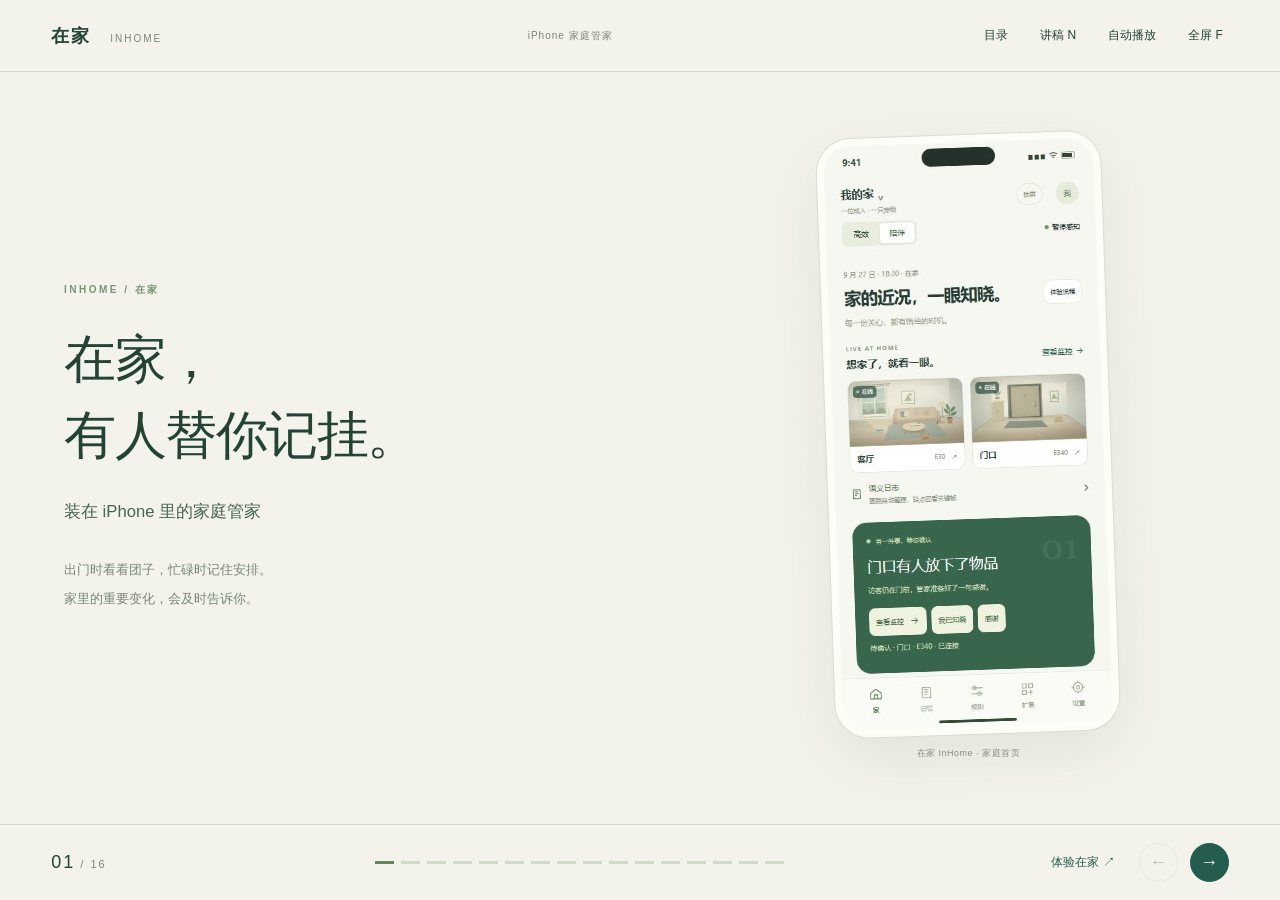
==== demo/在家InHome_正常运行流程_Slides.html @ 4200f986 "Introduce InHome with iOS experience and user-facing product story" ====
<!doctype html><html lang="zh-CN"><head><meta charset="utf-8"><meta name="viewport" content="width=device-width,initial-scale=1"><title>在家 InHome · App 介绍</title><style>
:root{font-family:"Segoe UI","Microsoft YaHei",sans-serif;--bg:#f3f3eb;--ink:#244337;--muted:#7a8678;--line:#d3ddcd;--green:#245d50}*{box-sizing:border-box}body{margin:0;background:var(--bg);color:var(--ink)}button,a{touch-action:manipulation}button{font:inherit;color:inherit;cursor:pointer;border:0;background:none}a{color:inherit;text-decoration:none}button:focus-visible,a:focus-visible{outline:3px solid #c0a36e;outline-offset:5px}button:disabled{opacity:.3;cursor:default}.masthead{position:fixed;top:0;left:0;right:0;height:72px;padding:0 4vw;display:flex;align-items:center;justify-content:space-between;z-index:2;border-bottom:1px solid var(--line);background:var(--bg)}.logo{font-weight:650;font-size:18px;letter-spacing:2px}.logo small{font-size:10px;letter-spacing:2px;font-weight:400;margin-left:12px;color:var(--muted)}.top-caption{font-size:10px;color:var(--muted);letter-spacing:1px}.top-tools{display:flex;align-items:center;gap:20px}.top-tools button{font-size:12px}.stage{min-height:100svh;padding:72px 0 76px}.slide{min-height:calc(100svh - 148px);padding:4.8vh 5vw;display:grid;grid-template-columns:1fr 1fr;align-items:center;gap:4vw;position:relative}.slide[hidden]{display:none}.eyebrow{font-size:10px;letter-spacing:2.5px;font-weight:650;color:#7d9276;margin-bottom:24px}h1{font-size:clamp(30px,3.35vw,68px);font-weight:550;letter-spacing:-1.5px;line-height:1.42;margin:0 0 24px}.lead{font-size:clamp(15px,1.3vw,23px);line-height:1.8;margin:0;color:#466450}.body-copy{font-size:clamp(12px,1.02vw,18px);line-height:2.25;color:var(--muted);margin:25px 0 0}.outcome{border-top:1px solid #bcccb2;margin-top:30px;padding-top:17px;font-size:clamp(12px,1vw,17px);line-height:1.7;color:#4b7057}.visual{margin:0;min-width:0}.screenshot{background:#e9eee2;border:1px solid #d1dbc9;border-radius:11px;padding:11px;box-shadow:0 20px 50px #24382e0b}.screenshot img{display:block;width:100%;max-height:65vh;object-fit:contain;object-position:center}.visual figcaption{font-size:10px;color:#8a9483;margin-top:16px;text-align:center;letter-spacing:.5px}.cover{grid-template-columns:1fr 1.1fr}.cover h1{font-size:clamp(36px,4.1vw,76px);line-height:1.45}.cover .screenshot{padding:0;overflow:hidden;border-radius:13px;box-shadow:0 20px 60px #213b2915;transform:rotate(-1deg)}.cover .screenshot img{width:100%;height:62vh;object-fit:cover;object-position:top left}.cover .body-copy{margin-top:28px}.mode-comparison{display:flex;gap:30px;margin-top:25px}.mode-comparison div{border-left:2px solid #a1b991;padding-left:13px}.mode-comparison b{display:block;font-size:14px;font-weight:550}.mode-comparison span{display:block;font-size:11px;color:var(--muted);margin-top:7px}.flow{display:block;padding-top:5vh}.flow-head{max-width:1000px}.flow h1{margin-bottom:17px}.flow ol{list-style:none;display:grid;grid-template-columns:repeat(6,1fr);padding:0;margin:7vh 0 0;border-top:1px solid #abbf9c}.flow li{padding:23px 20px 0 0;position:relative}.flow li:before{content:'';position:absolute;top:-4px;left:0;width:7px;height:7px;background:#8aa17d;border-radius:50%}.flow li span{font-family:Georgia,serif;font-size:39px;color:#a3b398}.flow li h2{font-size:19px;font-weight:550;margin:25px 0 12px}.flow li p{font-size:12px;line-height:1.9;color:var(--muted);max-width:150px;margin:0}.flow-foot{margin:6vh 0 0;color:var(--muted);font-size:12px}.end{background:#245d50;color:#f0f2e5}.end .eyebrow{color:#adc4a1}.end .lead{color:#d2dec6}.end .body-copy{color:#bccfb7}.open-demo{display:inline-block;border:1px solid #78977d;padding:13px 21px;border-radius:6px;margin-top:35px;font-size:13px;color:#edf0e0}.big-word{font-size:clamp(60px,9vw,155px);letter-spacing:12px;color:#d8e2c5;text-align:center;font-weight:400}.big-word span{font-size:17px;letter-spacing:12px;display:block;margin-top:15px}.capability{border-top:1px solid #658770;margin:40px auto 0;max-width:360px;padding-top:20px}.capability p{font-size:12px;color:#c3d3bc;margin:15px 0}.capability b{font-weight:500;display:inline-block;width:73px;color:#eff1df}.bottom{position:fixed;bottom:0;left:0;right:0;height:76px;display:flex;justify-content:space-between;align-items:center;padding:0 4vw;border-top:1px solid var(--line);background:var(--bg);z-index:3}.counter{font-size:11px;letter-spacing:2px;color:var(--muted)}.counter strong{font-size:18px;color:var(--ink);font-weight:500}.controls{display:flex;align-items:center;gap:12px}.controls button{width:39px;height:39px;border:1px solid #c8d4be;border-radius:50%;font-size:18px;display:grid;place-items:center}.controls button:last-child{background:var(--green);color:white;border-color:var(--green)}.dots{display:flex;align-items:center;gap:7px}.dots button{padding:0;width:19px;height:3px;background:#d1d9c9;min-height:18px;background-clip:content-box;padding-top:7px;padding-bottom:8px}.dots button.active{background-color:#64865a}.bottom a{font-size:12px;color:var(--green)}#notes{position:fixed;bottom:86px;left:4vw;right:4vw;background:#fffdf1;border:1px solid #d7cfad;border-radius:10px;padding:20px 25px;box-shadow:0 10px 45px #1d322622;z-index:8;font-size:14px;line-height:1.9}#notes[hidden]{display:none}.note-label{font-size:10px;color:#a8864b;margin-bottom:6px}dialog{border:1px solid var(--line);border-radius:14px;padding:25px;max-width:800px;width:90vw;background:var(--bg);color:var(--ink)}dialog::backdrop{background:#142d286e}.overview-grid{display:grid;grid-template-columns:1fr 1fr;gap:8px;margin-top:20px}.overview-grid button{padding:14px;text-align:left;border-bottom:1px solid var(--line);font-size:13px}.overview-grid small{color:var(--muted);margin-right:10px}.status{position:fixed;top:80px;right:20px;font-size:12px;background:#e6ecd9;padding:7px 12px;z-index:10}.status:empty{display:none}
@media(max-width:800px){.masthead{height:63px}.top-caption{display:none}.top-tools{gap:15px}.logo small{display:none}.stage{padding-top:63px}.slide{grid-template-columns:1fr;gap:30px;padding:35px 7vw;min-height:calc(100svh - 139px)}.copy{max-width:650px}h1{font-size:32px;margin-bottom:18px}.cover h1{font-size:42px}.eyebrow{margin-bottom:18px}.lead{font-size:16px}.body-copy{font-size:13px}.screenshot img{max-height:60vh}.cover .screenshot img{height:auto;max-height:60vh;object-fit:contain}.visual{max-width:600px}.flow ol{grid-template-columns:repeat(3,1fr);gap:25px;border:0;margin-top:35px}.flow li{border-top:1px solid #abbf9c;padding-top:15px}.flow li h2{font-size:16px;margin:12px 0 8px}.flow li p{font-size:11px}.flow li span{font-size:29px}.end-right{padding-bottom:25px}.bottom{height:70px}.dots{display:none}.bottom a{font-size:10px}.counter{font-size:9px}.top-tools button{font-size:11px}#notes{max-height:55vh;overflow:auto;font-size:12px}.overview-grid{grid-template-columns:1fr}.controls{gap:8px}}
@media print{.masthead,.bottom,#notes,dialog,.status{display:none!important}.stage{padding:0}.slide,.slide[hidden]{display:grid!important;height:190mm;min-height:0;padding:12mm;page-break-after:always;grid-template-columns:1fr 1fr;gap:10mm;break-inside:avoid}.slide.flow{display:block!important}.screenshot img{max-height:150mm}.cover .screenshot img{height:140mm}.flow ol{margin-top:20mm}.slide h1{font-size:27pt}.eyebrow{font-size:9pt}.lead{font-size:13pt}.body-copy{font-size:10pt}.end{print-color-adjust:exact;-webkit-print-color-adjust:exact}@page{size:A4 landscape;margin:10mm}}

.slide{grid-template-columns:1.25fr .75fr;gap:4vw;padding-top:3.8vh;padding-bottom:3.8vh}.visual{display:flex;flex-direction:column;align-items:center}.screenshot{padding:7px;border-radius:34px;width:auto;max-width:100%;background:#fcfdf7;border:1px solid #d7dfcf;box-shadow:0 22px 50px #2b453117}.screenshot img{max-height:64vh;width:auto;max-width:100%;border-radius:27px;object-fit:contain}.cover{grid-template-columns:1.1fr .9fr}.cover .screenshot{padding:7px;transform:rotate(-2deg);border-radius:35px}.cover .screenshot img{height:auto;max-height:65vh;max-width:100%;width:auto;object-fit:contain;border-radius:27px}.visual figcaption{font-size:9px;max-width:290px;line-height:1.7;margin-top:11px}.flow{display:block}.end{grid-template-columns:1.1fr .9fr}
@media(max-width:800px){.slide{grid-template-columns:1fr;padding:32px 7vw;gap:30px}.screenshot img{max-height:70vh}.cover .screenshot img{max-height:70vh}.visual{justify-self:center}.flow ol{grid-template-columns:repeat(3,1fr)}.end{grid-template-columns:1fr}}
@media print{.slide,.slide[hidden]{grid-template-columns:1.25fr .75fr}.screenshot img,.cover .screenshot img{max-height:155mm}.flow{display:block!important}}
</style></head><body><header class="masthead"><a class="logo" href="#1">在家 <small>INHOME</small></a><span class="top-caption">iPhone 家庭管家</span><div class="top-tools"><button id="overview-btn">目录</button><button id="notes-btn" aria-pressed="false">讲稿 N</button><button id="auto-btn" aria-pressed="false">自动播放</button><button id="full-btn">全屏 F</button></div></header><main class="stage"><section class="slide cover" aria-label="第 1 页：在家，有人替你记挂。" data-duration="20" ><div class="copy"><div class="eyebrow">INHOME / 在家</div><h1>在家，<br>有人替你记挂。</h1><p class="lead">装在 iPhone 里的家庭管家</p><p class="body-copy">出门时看看团子，忙碌时记住安排。<br>家里的重要变化，会及时告诉你。</p></div><figure class="visual"><div class="screenshot"><img src="[data-uri]" alt="在家 InHome · 家庭首页"></div><figcaption>在家 InHome · 家庭首页</figcaption></figure></section><section class="slide flow" aria-label="第 2 页：家里的事，顺手就能照顾好" data-duration="25" hidden><div class="flow-head"><div class="eyebrow">EVERYDAY / 每一天</div><h1>家里的事，顺手就能照顾好</h1><p class="lead">从看一眼近况，到放心地继续忙。</p></div><ol class="flow"><li><span>01</span><h2>看看家里</h2><p>打开客厅或门口的画面</p></li><li><span>02</span><h2>读读近况</h2><p>几句话了解刚发生的事</p></li><li><span>03</span><h2>记下安排</h2><p>随口记住明天的重要事项</p></li><li><span>04</span><h2>收到提醒</h2><p>家里有变化，及时告诉你</p></li><li><span>05</span><h2>回到那一刻</h2><p>轻点记录，查看发生经过</p></li><li><span>06</span><h2>放心继续忙</h2><p>回应后结束这次提醒</p></li></ol><p class="flow-foot">记录连着画面，提醒跟着安排。每件事都能查看，也都能回应。</p></section><section class="slide scene" aria-label="第 3 页：想看看家里，随时打开监控" data-duration="25" hidden><div class="copy"><div class="eyebrow">CAMERAS / 随时看家</div><h1>想看看家里，<br>随时打开监控</h1><p class="lead">看看团子在做什么，也看看门口有没有人。</p><p class="body-copy">首页就有“查看监控”的入口。<br>轻点切换客厅和门口，查看当前画面。<br>想知道刚才发生了什么，可以继续回看。</p><div class="outcome">打开首页，轻点“查看监控”</div></div><figure class="visual"><div class="screenshot"><img src="[data-uri]" alt="随时查看客厅与门口"></div><figcaption>随时查看客厅与门口</figcaption></figure></section><section class="slide scene" aria-label="第 4 页：东西送到了，替你备好一句感谢" data-duration="35" hidden><div class="copy"><div class="eyebrow">DAY 01 / 18:30</div><h1>东西送到了，<br>替你备好一句感谢</h1><p class="lead">门口的这次到访，在手机上就能照应。</p><p class="body-copy">有人把物品放在门口，在家会记下这件事。<br>对方还在时，可以送上一句礼貌的感谢。<br>先看看要说的话，确认后再播放。</p><div class="outcome">“辛苦了，谢谢你。”</div></div><figure class="visual"><div class="screenshot"><img src="[data-uri]" alt="查看话术，确认后回复"></div><figcaption>查看话术，确认后回复</figcaption></figure></section><section class="slide modes" aria-label="第 5 页：团子喝过水了，这件小事也记得" data-duration="30" hidden><div class="copy"><div class="eyebrow">DAY 01 / 18:36</div><h1>团子喝过水了，<br>这件小事也记得</h1><p class="lead">忙的时候少些打扰，闲下来看看它的日常。</p><p class="body-copy">喝水、进食、走到门边，都会成为生活记录。<br>选“高效”，专注处理重要的事情。<br>选“陪伴”，偶尔收到家里的小动态。</p><div class="mode-comparison"><div><b>高效</b><span>专注重要的事情</span></div><div><b>陪伴</b><span>偶尔分享家中日常</span></div></div></div><figure class="visual"><div class="screenshot"><img src="[data-uri]" alt="宠物的日常，随时可回看"></div><figcaption>宠物的日常，随时可回看</figcaption></figure></section><section class="slide scene" aria-label="第 6 页：家里发生了什么，读几句话就知道" data-duration="35" hidden><div class="copy"><div class="eyebrow">HOME JOURNAL / 家的记录</div><h1>家里发生了什么，<br>读几句话就知道</h1><p class="lead">把监控画面，整理成看得懂的生活记录。</p><p class="body-copy">“18:36，团子走到水碗旁喝水。”<br>每条记录都有时间和所在位置。<br>点开感兴趣的那条，就回到发生的那一刻。</p><div class="outcome">读一条记录，回看一段生活</div></div><figure class="visual"><div class="screenshot"><img src="[data-uri]" alt="家的记录 · 点一下回到画面"></div><figcaption>家的记录 · 点一下回到画面</figcaption></figure></section><section class="slide scene" aria-label="第 7 页：“团子可能，有点想你了。”" data-duration="30" hidden><div class="copy"><div class="eyebrow">A NOTE FROM HOME / 来自家里</div><h1>“团子可能，<br>有点想你了。”</h1><p class="lead">有时亮起屏幕，会遇见这样一句话。</p><p class="body-copy">团子在门边待了一会儿，在家留意到了。<br>深夜仍在忙，也可能收到一句“早点休息”。<br>轻点锁屏消息，就能看看那一刻的家。</p><div class="outcome">一句轻轻的关心，自然出现在日常里</div></div><figure class="visual"><div class="screenshot"><img src="[data-uri]" alt="iPhone 锁屏上的一条生活消息"></div><figcaption>iPhone 锁屏上的一条生活消息</figcaption></figure></section><section class="slide scene" aria-label="第 8 页：“明天九点开会。”这件事，记下了" data-duration="35" hidden><div class="copy"><div class="eyebrow">DAY 01 / 21:10</div><h1>“明天九点开会。”<br>这件事，记下了</h1><p class="lead">把安排告诉在家，到了时间再提醒你。</p><p class="body-copy">记下一句话，确认事项和时间。<br>明早九点的会议，可以提前十分钟提醒。<br>安排有变化时，随时修改或取消。</p><div class="outcome">明天 09:00 开会，08:50 提醒</div></div><figure class="visual"><div class="screenshot"><img src="[data-uri]" alt="把重要安排记在这里"></div><figcaption>把重要安排记在这里</figcaption></figure></section><section class="slide scene" aria-label="第 9 页：快到开会时间，轻轻提醒你一下" data-duration="35" hidden><div class="copy"><div class="eyebrow">DAY 02 / 08:50</div><h1>快到开会时间，<br>轻轻提醒你一下</h1><p class="lead">记得你的安排，也留意家里的近况。</p><p class="body-copy">早上八点五十分，会议提醒到了。<br>在家留意到你可能还在休息。<br>确认后，送上一句温和的提醒。</p><div class="outcome">“会议快开始了，准备起床了吗？”</div></div><figure class="visual"><div class="screenshot"><img src="[data-uri]" alt="按约定提醒，话语轻一点"></div><figcaption>按约定提醒，话语轻一点</figcaption></figure></section><section class="slide scene" aria-label="第 10 页：一句“知道了”，就可以继续忙" data-duration="25" hidden><div class="copy"><div class="eyebrow">DAY 02 / 08:51</div><h1>一句“知道了”，<br>就可以继续忙</h1><p class="lead">收到你的回应，这次提醒就停下来。</p><p class="body-copy">轻点“我已知晓”，告诉在家已经看到了。<br>后续跟进随即结束。<br>事情办好后，再标记“处理完成”。</p><div class="outcome">提醒的进展，随时看得清楚</div></div><figure class="visual"><div class="screenshot"><img src="[data-uri]" alt="收到回应，结束跟进"></div><figcaption>收到回应，结束跟进</figcaption></figure></section><section class="slide scene" aria-label="第 11 页：家里有变化，锁屏及时告诉你" data-duration="30" hidden><div class="copy"><div class="eyebrow">DAY 02 / 18:42</div><h1>家里有变化，<br>锁屏及时告诉你</h1><p class="lead">轻点这条提醒，直接看看现场。</p><p class="body-copy">窗外下起雨，窗户似乎还开着。<br>锁屏消息会说明需要留意的情况。<br>点开后，直接看到窗边当时的画面。</p><div class="outcome">从锁屏消息，直接回到现场</div></div><figure class="visual"><div class="screenshot"><img src="[data-uri]" alt="家中安全状态变化时的通知"></div><figcaption>家中安全状态变化时的通知</figcaption></figure></section><section class="slide scene" aria-label="第 12 页：想知道发生经过，一眼找到关键时刻" data-duration="30" hidden><div class="copy"><div class="eyebrow">REPLAY / 回到那一刻</div><h1>想知道发生经过，<br>一眼找到关键时刻</h1><p class="lead">从提醒或生活记录，都能回到同一段画面。</p><p class="body-copy">打开窗边记录，画面自动定位到发生时。<br>轻点关键画面，查看前后变化。<br>了解情况后，可以确认已知晓或处理完成。</p><div class="outcome">看过经过，再决定下一步</div></div><figure class="visual"><div class="screenshot"><img src="[data-uri]" alt="查看关键画面与前后经过"></div><figcaption>查看关键画面与前后经过</figcaption></figure></section><section class="slide scene" aria-label="第 13 页：家里的近况，留在锁屏上" data-duration="25" hidden><div class="copy"><div class="eyebrow">LOCK SCREEN / 随时可见</div><h1>家里的近况，<br>留在锁屏上</h1><p class="lead">抬手看一眼，心里就有数。</p><p class="body-copy">选择常驻显示，家中的安全状态一眼可见。<br>选择变化通知，有情况时收到一条消息。<br>两种方式可以分别开启，按你的习惯来。</p><div class="outcome">在“锁屏与通知”里选择提醒方式</div></div><figure class="visual"><div class="screenshot"><img src="[data-uri]" alt="iPhone 锁屏上的家庭安全状态"></div><figcaption>iPhone 锁屏上的家庭安全状态</figcaption></figure></section><section class="slide scene" aria-label="第 14 页：把好用的扩展，带回自己家" data-duration="30" hidden><div class="copy"><div class="eyebrow">EXTENSIONS / 发现好点子</div><h1>把好用的扩展，<br>带回自己家</h1><p class="lead">逛逛扩展商店，找到适合你的生活小帮手。</p><p class="body-copy">官方仓库收录通过审核的作品。<br>看看用途、作者和需要的权限，再决定添加。<br>宠物照看、日常提醒，都能找到更多好点子。</p><div class="outcome">发现喜欢的作品，添加到家中</div></div><figure class="visual"><div class="screenshot"><img src="[data-uri]" alt="扩展商店 · 官方与社区作品"></div><figcaption>扩展商店 · 官方与社区作品</figcaption></figure></section><section class="slide scene" aria-label="第 15 页：有个好点子，也可以自己做一个" data-duration="40" hidden><div class="copy"><div class="eyebrow">CREATE & SHARE / 分享好点子</div><h1>有个好点子，<br>也可以自己做一个</h1><p class="lead">把生活里的小经验，变成大家都能用的扩展。</p><p class="body-copy">描述你的想法，让 Agent 帮忙创建。<br>会写代码，也可以直接提交自己的作品。<br>做好后上传审核，通过后进入官方仓库。</p><div class="outcome">创建作品，审核通过后分享给大家</div></div><figure class="visual"><div class="screenshot"><img src="[data-uri]" alt="我的作品 · 创建与审核进度"></div><figcaption>我的作品 · 创建与审核进度</figcaption></figure></section><section class="slide end" aria-label="第 16 页：照顾好家，也照顾好你的日常。" data-duration="25" hidden><div class="end-copy"><div class="eyebrow">INHOME / 在家</div><h1>照顾好家，<br>也照顾好你的日常。</h1><p class="lead">家里的近况，随时都在手边。</p><p class="body-copy">看看团子，记住安排，及时知道重要变化。<br>想了解经过，点一下就回到当时的画面。<br>更多生活里的好点子，在扩展商店里相遇。</p><a class="open-demo" href="在家InHome_iOS_Demo.html">体验在家 ↗</a></div><div class="end-right"><div class="big-word">在家<span>INHOME</span></div><div class="capability"><p><b>随时看家</b>画面与家的记录，随手可看</p><p><b>重要提醒</b>轻点消息，了解发生经过</p><p><b>生活帮手</b>发现扩展，也分享你的点子</p></div></div></section></main><footer class="bottom"><span class="counter"><strong id="current">01</strong> / 16</span><div class="dots" id="dots"></div><div class="row" style="display:flex;gap:24px;align-items:center"><a href="在家InHome_iOS_Demo.html">体验在家 ↗</a><div class="controls"><button id="prev" aria-label="上一页">←</button><button id="next" aria-label="下一页">→</button></div></div></footer><aside id="notes" hidden><div class="note-label">演讲者备注 · 预计 <span id="duration"></span> 秒</div><div id="note-text"></div></aside><dialog id="overview" aria-labelledby="overview-title"><div style="display:flex;justify-content:space-between;align-items:center"><h2 id="overview-title" style="font-size:20px">了解在家</h2><button id="close-overview" aria-label="关闭目录">✕</button></div><div class="overview-grid" id="overview-grid"></div></dialog><div class="status" id="status" role="status"></div><script>
const data=[{"title": "在家，\n有人替你记挂。", "note": "在家 InHome 把家里的近况带到 iPhone 上。下面跟着一位独居用户和宠物团子，看看它怎样陪伴一天的生活。点击右下角“体验在家”，可以直接打开产品界面。", "seconds": 20}, {"title": "家里的事，顺手就能照顾好", "note": "用户可以随时打开画面，也可以先读一读家中的文字记录。每条记录都能回到发生时的画面。提醒到来后，点开查看、确认处理，就能继续自己的生活。", "seconds": 25}, {"title": "想看看家里，\n随时打开监控", "note": "从首页“查看监控”进入相机视图，在客厅与门口之间切换。出门后想看一眼宠物，或者确认门口情况，都可以从这里直接查看。", "seconds": 25}, {"title": "东西送到了，\n替你备好一句感谢", "note": "打开到访记录，选择“回复一句感谢”，检查话术后确认播放。完成后可以看到本次回复的状态，也能回到门口画面查看物品放下的经过。", "seconds": 35}, {"title": "团子喝过水了，\n这件小事也记得", "note": "宠物饮水后，一条记录会留在时间线里。高效模式适合工作时使用，陪伴模式会偶尔分享日常动态。两种模式都能查看历史画面，提醒也会遵循用户设置的安静时段。", "seconds": 30}, {"title": "家里发生了什么，\n读几句话就知道", "note": "监控画面会自动整理成文字记录，应用中称为“语义日志”。选择宠物饮水或门口到访的记录，能直接打开对应相机，定位当时的画面。也可以按日常、异常或关键词查找。", "seconds": 35}, {"title": "“团子可能，\n有点想你了。”", "note": "这是一条自然出现在 iPhone 锁屏上的生活消息。它结合近期家里的活动与时间，偶尔说一句轻松的话。用户轻点消息，就能查看相关画面。重要的安全提醒会优先呈现，生活消息也遵循通知偏好和安静时段。", "seconds": 30}, {"title": "“明天九点开会。”\n这件事，记下了", "note": "在“记忆”中选择“记下一件事”，输入“明天九点开会”，确认后保存。用户可以回看原话，修改时间或取消安排。提醒会跟着最新的安排更新。", "seconds": 35}, {"title": "快到开会时间，\n轻轻提醒你一下", "note": "到提醒时间后，在家会结合当前家中活动提出合适的提醒方式。用户可以确认温和提醒，也可以查看当前画面，了解家里的实际情况。", "seconds": 35}, {"title": "一句“知道了”，\n就可以继续忙", "note": "在提醒详情中点击“我已知晓”，在家就会停止这次提醒的后续跟进。处理好事情后，再标记完成。用户能随时查看当前进展。", "seconds": 25}, {"title": "家里有变化，\n锁屏及时告诉你", "note": "窗边状态变化后，iPhone 锁屏会显示当前安全状态与事件通知。轻点消息就能打开对应相机，查看发生时的画面和前后经过。", "seconds": 30}, {"title": "想知道发生经过，\n一眼找到关键时刻", "note": "首页提醒、锁屏消息和文字记录，都能带用户来到对应的画面。通过时间轴和关键画面，快速了解发生经过，再确认处理状态。", "seconds": 30}, {"title": "家里的近况，\n留在锁屏上", "note": "用户可以分别开启常驻安全状态和状态变化弹窗。常驻区域也会显示更新时间与观察范围，暂停感知或连接中断时同步更新，方便了解当前情况。生活消息有独立的通知选择。", "seconds": 25}, {"title": "把好用的扩展，\n带回自己家", "note": "在扩展的“发现”页浏览作品，查看用途、作者和权限，确认后添加。已经获取的作品可以统一管理，提醒也会遵循家中原有的设置。", "seconds": 30}, {"title": "有个好点子，\n也可以自己做一个", "note": "创建扩展有两种入口：让 Agent 协助整理想法，或提交自己的代码。保存作品后可以申请审核，查看进度和修改意见。审核通过的作品会出现在官方仓库，其他用户也能添加使用。", "seconds": 40}, {"title": "照顾好家，\n也照顾好你的日常。", "note": "在家 InHome 让用户随时看家，把家中活动整理成容易阅读的记录，在需要时送来提醒。偶尔，一条来自家里的消息，也会让人会心一笑。点击“体验在家”，继续探索完整界面。", "seconds": 25}],slides=[...document.querySelectorAll('.slide')],$=id=>document.getElementById(id);let index=Math.max(0,Math.min(slides.length-1,(parseInt(location.hash.slice(1))||1)-1)),auto=false,timer=null;
function schedule(){clearTimeout(timer);if(auto&&index<slides.length-1)timer=setTimeout(()=>go(index+1),data[index].seconds*1000);else if(auto){auto=false;$('auto-btn').textContent='自动播放';$('auto-btn').setAttribute('aria-pressed','false')}}
function go(i){index=Math.max(0,Math.min(slides.length-1,i));slides.forEach((s,n)=>s.hidden=n!==index);$('current').textContent=String(index+1).padStart(2,'0');$('prev').disabled=index===0;$('next').disabled=index===slides.length-1;$('dots').innerHTML=data.map((_,n)=>`<button aria-label="第 ${n+1} 页" ${n===index?'aria-current="step"':''} class="${n===index?'active':''}" data-index="${n}"></button>`).join('');$('note-text').textContent=data[index].note;$('duration').textContent=data[index].seconds;history.replaceState(null,'','#'+(index+1));window.scrollTo(0,0);schedule()}
function notes(){let show=$('notes').hidden;$('notes').hidden=!show;$('notes-btn').setAttribute('aria-pressed',String(show))}
async function fullscreen(){try{if(document.fullscreenElement)await document.exitFullscreen();else await document.documentElement.requestFullscreen()}catch{$('status').textContent='可使用浏览器全屏快捷键 F11';setTimeout(()=>$('status').textContent='',3000)}}
$('prev').onclick=()=>go(index-1);$('next').onclick=()=>go(index+1);$('dots').onclick=e=>{if(e.target.dataset.index!==undefined)go(+e.target.dataset.index)};$('notes-btn').onclick=notes;$('full-btn').onclick=fullscreen;$('auto-btn').onclick=()=>{auto=!auto;$('auto-btn').textContent=auto?'暂停播放':'自动播放';$('auto-btn').setAttribute('aria-pressed',String(auto));schedule()};$('overview-btn').onclick=()=>{$('overview').showModal();clearTimeout(timer)};$('close-overview').onclick=()=>{$('overview').close();schedule()};$('overview-grid').innerHTML=data.map((s,n)=>`<button data-index="${n}"><small>${String(n+1).padStart(2,'0')}</small>${s.title.replaceAll('\n','')}</button>`).join('');$('overview-grid').onclick=e=>{let b=e.target.closest('button');if(b){$('overview').close();go(+b.dataset.index)}};document.addEventListener('keydown',e=>{if($('overview').open)return;if(['ArrowRight','PageDown',' '].includes(e.key)){e.preventDefault();go(index+1)}if(['ArrowLeft','PageUp'].includes(e.key)){e.preventDefault();go(index-1)}if(e.key==='Home')go(0);if(e.key==='End')go(slides.length-1);if(e.key.toLowerCase()==='n')notes();if(e.key.toLowerCase()==='f')fullscreen();if(e.key==='Escape'){$('notes').hidden=true;$('notes-btn').setAttribute('aria-pressed','false')}});window.addEventListener('hashchange',()=>go((parseInt(location.hash.slice(1))||1)-1));let touchX=0;document.addEventListener('touchstart',e=>touchX=e.changedTouches[0].screenX,{passive:true});document.addEventListener('touchend',e=>{let dx=e.changedTouches[0].screenX-touchX;if(Math.abs(dx)>90&&!$('overview').open)go(index+(dx<0?1:-1))},{passive:true});go(index);
</script></body></html>
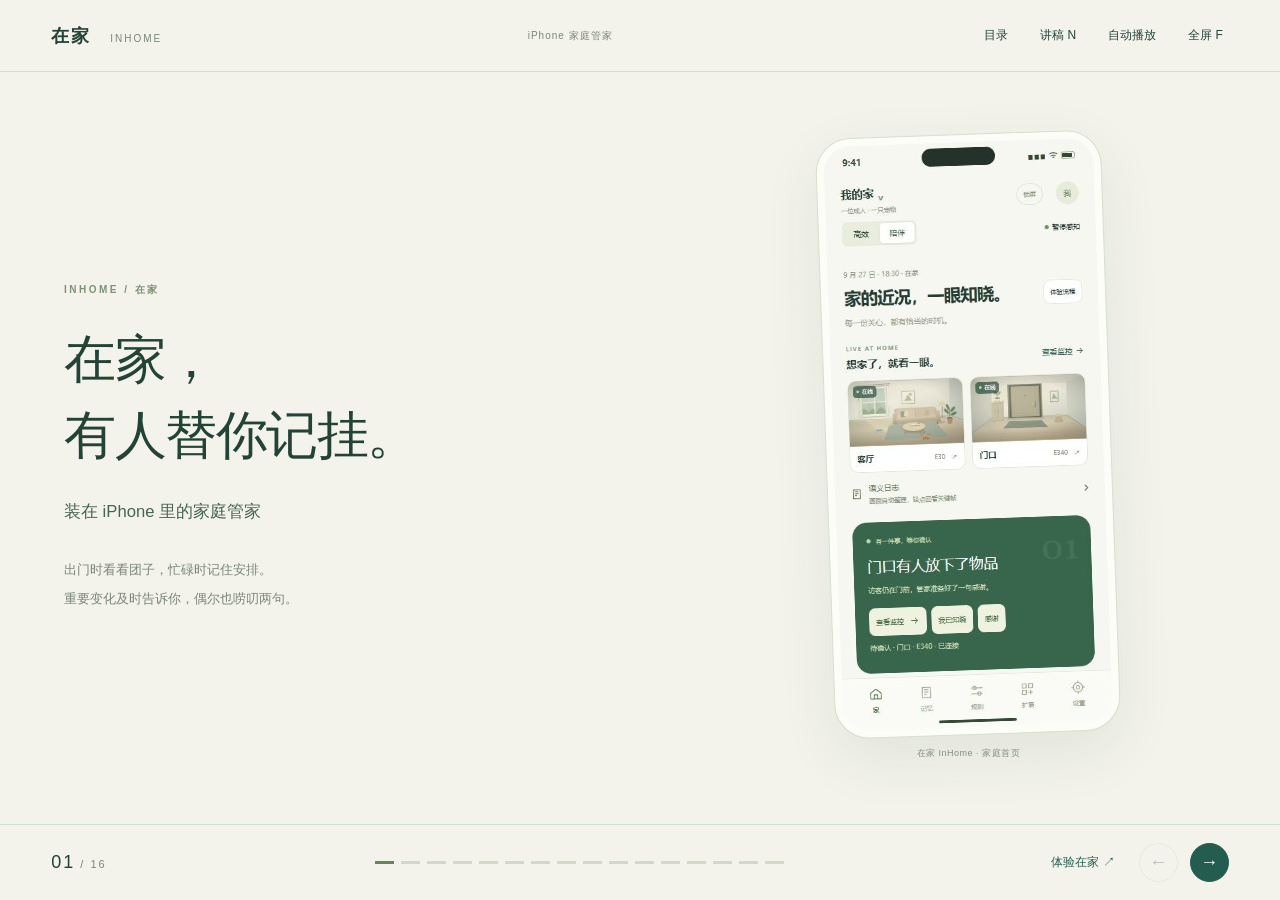
==== commit 6391d24c: "Highlight occasional everyday messages as an InHome selling point" ====
--- a/demo/在家InHome_正常运行流程_Slides.html
+++ b/demo/在家InHome_正常运行流程_Slides.html
@@ -6,8 +6,8 @@
 .slide{grid-template-columns:1.25fr .75fr;gap:4vw;padding-top:3.8vh;padding-bottom:3.8vh}.visual{display:flex;flex-direction:column;align-items:center}.screenshot{padding:7px;border-radius:34px;width:auto;max-width:100%;background:#fcfdf7;border:1px solid #d7dfcf;box-shadow:0 22px 50px #2b453117}.screenshot img{max-height:64vh;width:auto;max-width:100%;border-radius:27px;object-fit:contain}.cover{grid-template-columns:1.1fr .9fr}.cover .screenshot{padding:7px;transform:rotate(-2deg);border-radius:35px}.cover .screenshot img{height:auto;max-height:65vh;max-width:100%;width:auto;object-fit:contain;border-radius:27px}.visual figcaption{font-size:9px;max-width:290px;line-height:1.7;margin-top:11px}.flow{display:block}.end{grid-template-columns:1.1fr .9fr}
 @media(max-width:800px){.slide{grid-template-columns:1fr;padding:32px 7vw;gap:30px}.screenshot img{max-height:70vh}.cover .screenshot img{max-height:70vh}.visual{justify-self:center}.flow ol{grid-template-columns:repeat(3,1fr)}.end{grid-template-columns:1fr}}
 @media print{.slide,.slide[hidden]{grid-template-columns:1.25fr .75fr}.screenshot img,.cover .screenshot img{max-height:155mm}.flow{display:block!important}}
-</style></head><body><header class="masthead"><a class="logo" href="#1">在家 <small>INHOME</small></a><span class="top-caption">iPhone 家庭管家</span><div class="top-tools"><button id="overview-btn">目录</button><button id="notes-btn" aria-pressed="false">讲稿 N</button><button id="auto-btn" aria-pressed="false">自动播放</button><button id="full-btn">全屏 F</button></div></header><main class="stage"><section class="slide cover" aria-label="第 1 页：在家，有人替你记挂。" data-duration="20" ><div class="copy"><div class="eyebrow">INHOME / 在家</div><h1>在家，<br>有人替你记挂。</h1><p class="lead">装在 iPhone 里的家庭管家</p><p class="body-copy">出门时看看团子，忙碌时记住安排。<br>家里的重要变化，会及时告诉你。</p></div><figure class="visual"><div class="screenshot"><img src="[data-uri]" alt="在家 InHome · 家庭首页"></div><figcaption>在家 InHome · 家庭首页</figcaption></figure></section><section class="slide flow" aria-label="第 2 页：家里的事，顺手就能照顾好" data-duration="25" hidden><div class="flow-head"><div class="eyebrow">EVERYDAY / 每一天</div><h1>家里的事，顺手就能照顾好</h1><p class="lead">从看一眼近况，到放心地继续忙。</p></div><ol class="flow"><li><span>01</span><h2>看看家里</h2><p>打开客厅或门口的画面</p></li><li><span>02</span><h2>读读近况</h2><p>几句话了解刚发生的事</p></li><li><span>03</span><h2>记下安排</h2><p>随口记住明天的重要事项</p></li><li><span>04</span><h2>收到提醒</h2><p>家里有变化，及时告诉你</p></li><li><span>05</span><h2>回到那一刻</h2><p>轻点记录，查看发生经过</p></li><li><span>06</span><h2>放心继续忙</h2><p>回应后结束这次提醒</p></li></ol><p class="flow-foot">记录连着画面，提醒跟着安排。每件事都能查看，也都能回应。</p></section><section class="slide scene" aria-label="第 3 页：想看看家里，随时打开监控" data-duration="25" hidden><div class="copy"><div class="eyebrow">CAMERAS / 随时看家</div><h1>想看看家里，<br>随时打开监控</h1><p class="lead">看看团子在做什么，也看看门口有没有人。</p><p class="body-copy">首页就有“查看监控”的入口。<br>轻点切换客厅和门口，查看当前画面。<br>想知道刚才发生了什么，可以继续回看。</p><div class="outcome">打开首页，轻点“查看监控”</div></div><figure class="visual"><div class="screenshot"><img src="[data-uri]" alt="随时查看客厅与门口"></div><figcaption>随时查看客厅与门口</figcaption></figure></section><section class="slide scene" aria-label="第 4 页：东西送到了，替你备好一句感谢" data-duration="35" hidden><div class="copy"><div class="eyebrow">DAY 01 / 18:30</div><h1>东西送到了，<br>替你备好一句感谢</h1><p class="lead">门口的这次到访，在手机上就能照应。</p><p class="body-copy">有人把物品放在门口，在家会记下这件事。<br>对方还在时，可以送上一句礼貌的感谢。<br>先看看要说的话，确认后再播放。</p><div class="outcome">“辛苦了，谢谢你。”</div></div><figure class="visual"><div class="screenshot"><img src="[data-uri]" alt="查看话术，确认后回复"></div><figcaption>查看话术，确认后回复</figcaption></figure></section><section class="slide modes" aria-label="第 5 页：团子喝过水了，这件小事也记得" data-duration="30" hidden><div class="copy"><div class="eyebrow">DAY 01 / 18:36</div><h1>团子喝过水了，<br>这件小事也记得</h1><p class="lead">忙的时候少些打扰，闲下来看看它的日常。</p><p class="body-copy">喝水、进食、走到门边，都会成为生活记录。<br>选“高效”，专注处理重要的事情。<br>选“陪伴”，偶尔收到家里的小动态。</p><div class="mode-comparison"><div><b>高效</b><span>专注重要的事情</span></div><div><b>陪伴</b><span>偶尔分享家中日常</span></div></div></div><figure class="visual"><div class="screenshot"><img src="[data-uri]" alt="宠物的日常，随时可回看"></div><figcaption>宠物的日常，随时可回看</figcaption></figure></section><section class="slide scene" aria-label="第 6 页：家里发生了什么，读几句话就知道" data-duration="35" hidden><div class="copy"><div class="eyebrow">HOME JOURNAL / 家的记录</div><h1>家里发生了什么，<br>读几句话就知道</h1><p class="lead">把监控画面，整理成看得懂的生活记录。</p><p class="body-copy">“18:36，团子走到水碗旁喝水。”<br>每条记录都有时间和所在位置。<br>点开感兴趣的那条，就回到发生的那一刻。</p><div class="outcome">读一条记录，回看一段生活</div></div><figure class="visual"><div class="screenshot"><img src="[data-uri]" alt="家的记录 · 点一下回到画面"></div><figcaption>家的记录 · 点一下回到画面</figcaption></figure></section><section class="slide scene" aria-label="第 7 页：“团子可能，有点想你了。”" data-duration="30" hidden><div class="copy"><div class="eyebrow">A NOTE FROM HOME / 来自家里</div><h1>“团子可能，<br>有点想你了。”</h1><p class="lead">有时亮起屏幕，会遇见这样一句话。</p><p class="body-copy">团子在门边待了一会儿，在家留意到了。<br>深夜仍在忙，也可能收到一句“早点休息”。<br>轻点锁屏消息，就能看看那一刻的家。</p><div class="outcome">一句轻轻的关心，自然出现在日常里</div></div><figure class="visual"><div class="screenshot"><img src="[data-uri]" alt="iPhone 锁屏上的一条生活消息"></div><figcaption>iPhone 锁屏上的一条生活消息</figcaption></figure></section><section class="slide scene" aria-label="第 8 页：“明天九点开会。”这件事，记下了" data-duration="35" hidden><div class="copy"><div class="eyebrow">DAY 01 / 21:10</div><h1>“明天九点开会。”<br>这件事，记下了</h1><p class="lead">把安排告诉在家，到了时间再提醒你。</p><p class="body-copy">记下一句话，确认事项和时间。<br>明早九点的会议，可以提前十分钟提醒。<br>安排有变化时，随时修改或取消。</p><div class="outcome">明天 09:00 开会，08:50 提醒</div></div><figure class="visual"><div class="screenshot"><img src="[data-uri]